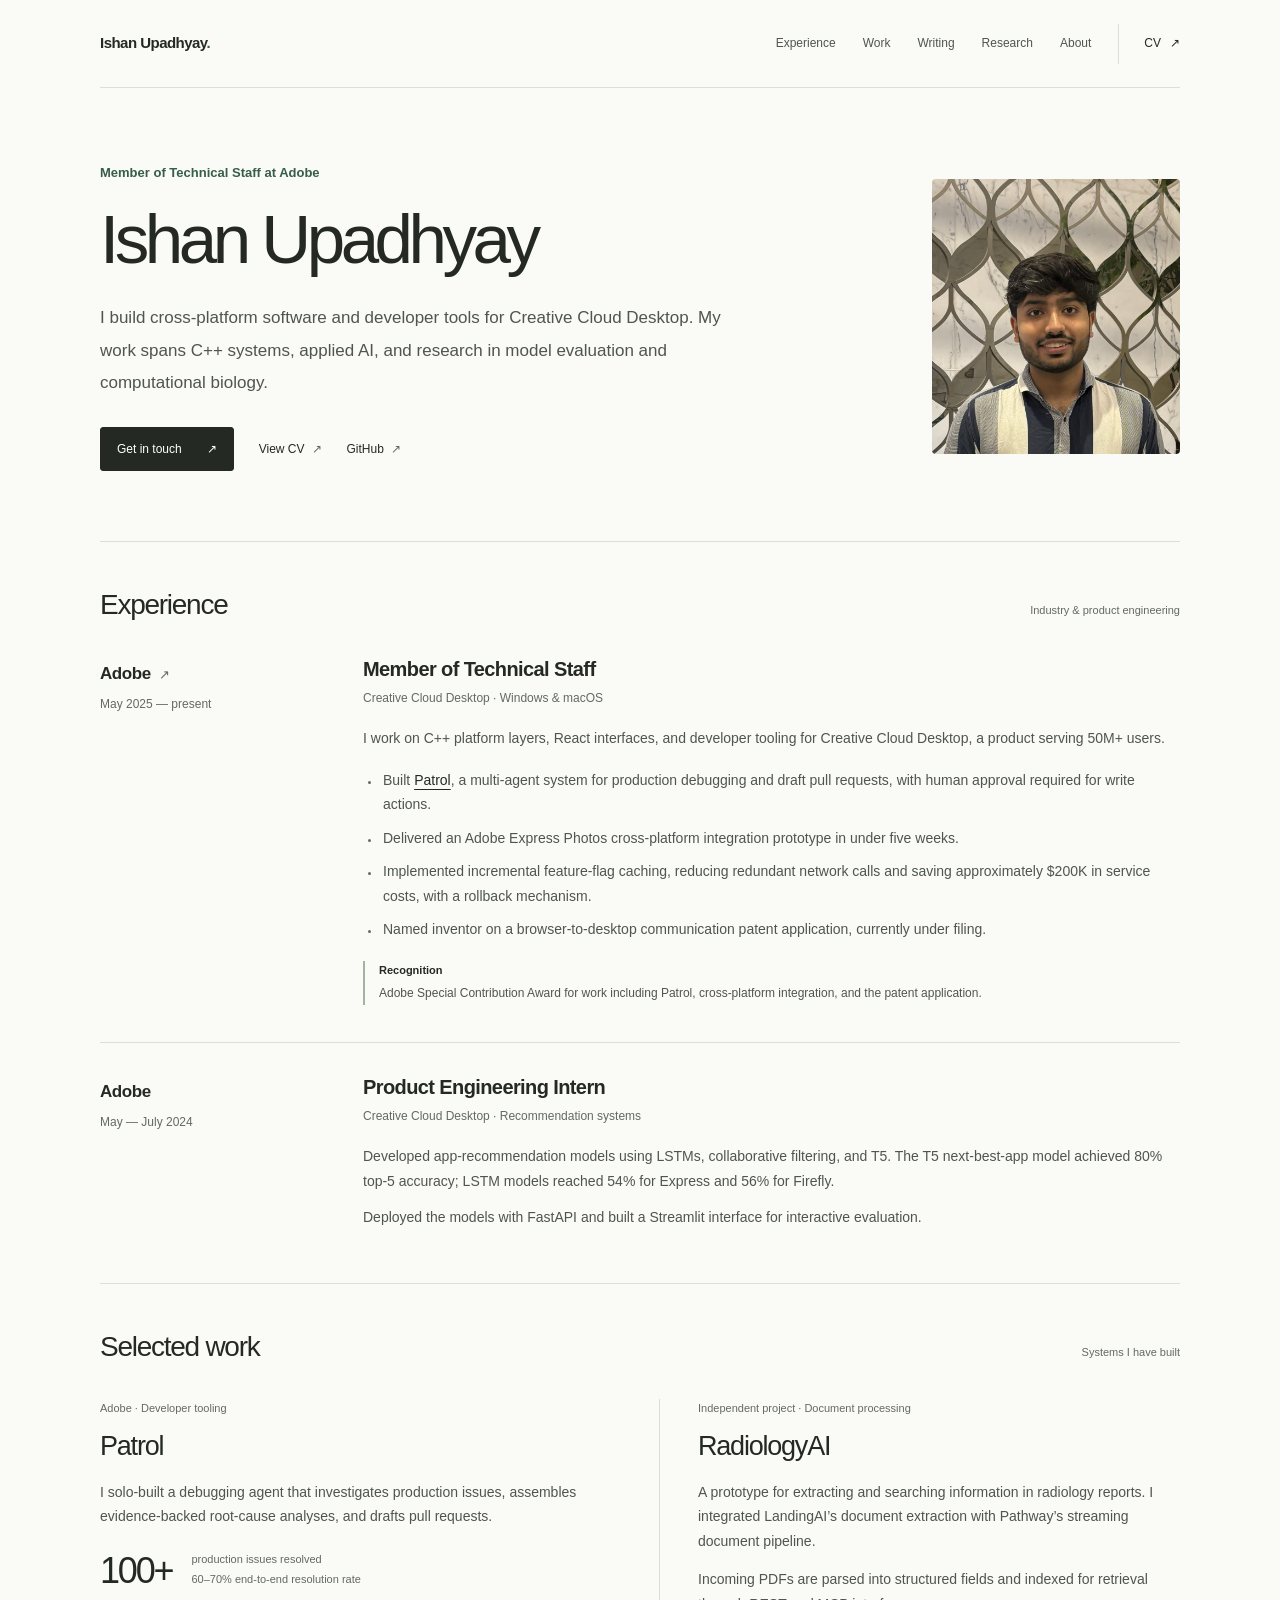
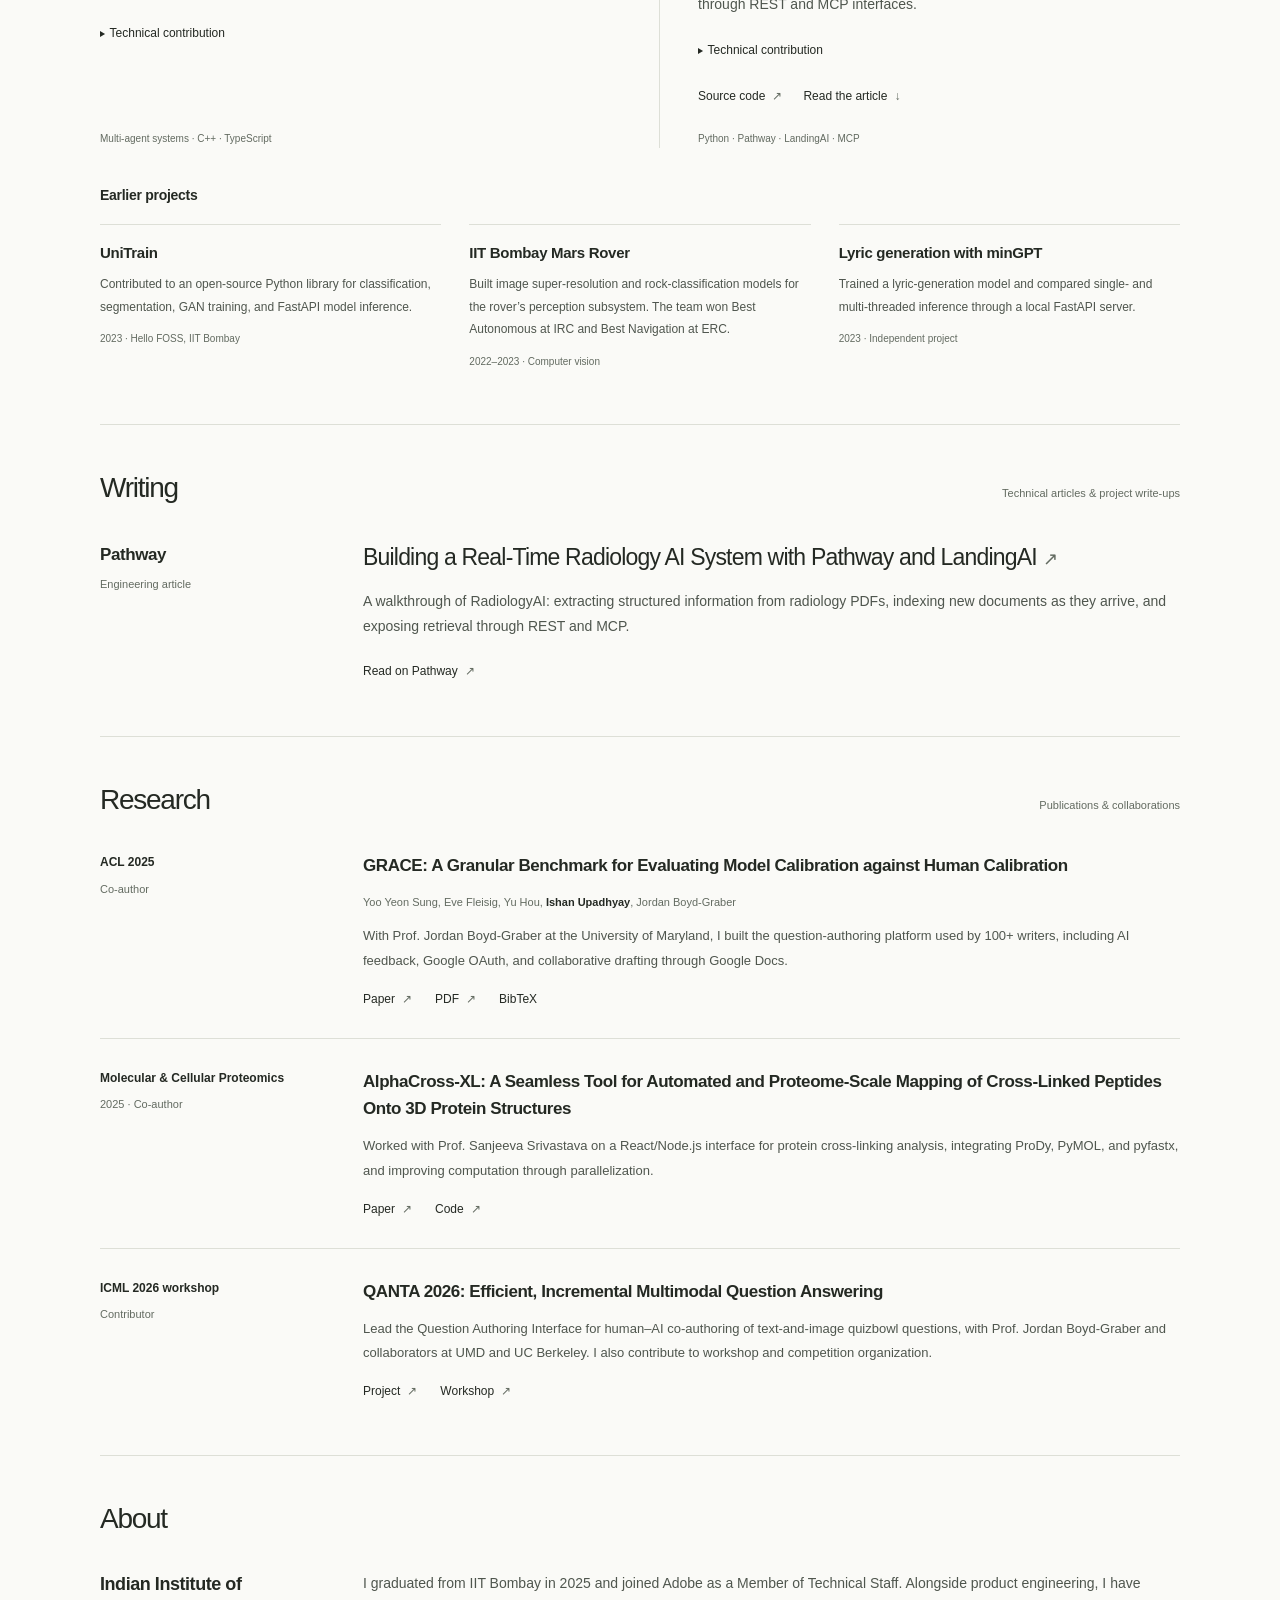
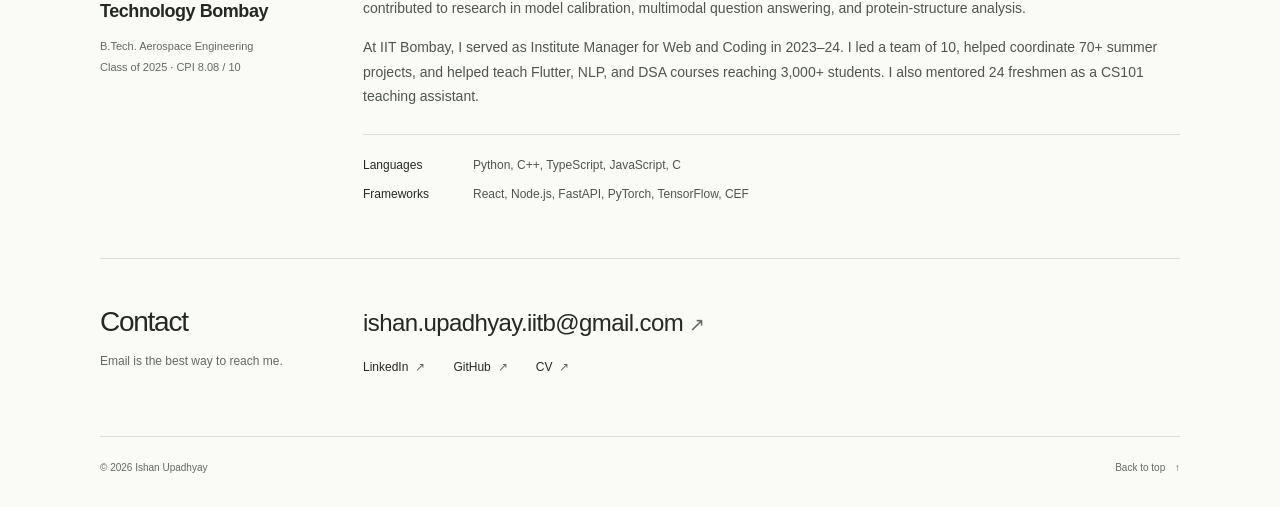
==== index.html @ cfcd53a0 "Publish professional portfolio with personal portrait Co-authored-by: Copilot App <223556219+Copilot" ====
<!doctype html>
<html lang="en">
  <head>
    <meta charset="UTF-8">
    <meta name="viewport" content="width=device-width, initial-scale=1">
    <meta name="color-scheme" content="light">
    <meta name="theme-color" content="#fafaf7">
    <meta name="description" content="Ishan Upadhyay, Member of Technical Staff at Adobe and IIT Bombay graduate. Experience in cross-platform engineering, developer tools, applied AI, and research.">
    <meta property="og:type" content="website">
    <meta property="og:title" content="Ishan Upadhyay — Software Engineer">
    <meta property="og:description" content="Engineering at Adobe. Research in AI evaluation and scientific computing. Selected work, publications, and writing.">
    <meta property="og:url" content="https://ishan121028.github.io/">
    <meta property="og:image" content="https://ishan121028.github.io/assets/ishan-upadhyay.jpg">
    <meta property="og:image:alt" content="Ishan Upadhyay">
    <meta property="og:image:width" content="903">
    <meta property="og:image:height" content="1000">
    <meta name="twitter:card" content="summary">
    <title>Ishan Upadhyay — Software Engineer</title>
    <link rel="canonical" href="https://ishan121028.github.io/">
    <link rel="icon" href="./assets/favicon.svg" type="image/svg+xml">
    <link rel="stylesheet" href="./styles.css">
    <script type="module" src="./app.js"></script>
  </head>
  <body>
    <a class="skip-link" href="#main-content">Skip to content</a>

    <header class="site-header">
      <div class="container header-inner">
        <a class="wordmark" href="#top" aria-label="Ishan Upadhyay, home">Ishan Upadhyay<span aria-hidden="true">.</span></a>
        <button class="menu-toggle" id="menu-toggle" aria-expanded="false" aria-controls="site-nav">Menu <span aria-hidden="true">+</span></button>
        <nav class="site-nav" id="site-nav" aria-label="Main navigation">
          <a href="#experience">Experience</a>
          <a href="#work">Work</a>
          <a href="#writing">Writing</a>
          <a href="#research">Research</a>
          <a href="#about">About</a>
          <a class="nav-cv" href="./cv.html" target="_blank" rel="noopener noreferrer">CV <span aria-hidden="true">↗</span></a>
        </nav>
      </div>
    </header>

    <main class="container" id="main-content" tabindex="-1">
      <section class="hero" id="top" aria-labelledby="name">
        <div class="hero-main">
          <p class="hero-role">Member of Technical Staff at Adobe</p>
          <h1 id="name">Ishan Upadhyay</h1>
          <p class="hero-description">I build cross-platform software and developer tools for Creative Cloud Desktop. My work spans C++ systems, applied AI, and research in model evaluation and computational biology.</p>
          <div class="hero-links">
            <a class="button" href="mailto:ishan.upadhyay.iitb@gmail.com">Get in touch <span aria-hidden="true">↗</span></a>
            <a class="inline-link" href="./cv.html" target="_blank" rel="noopener noreferrer">View CV <span aria-hidden="true">↗</span></a>
            <a class="inline-link" href="https://github.com/ishan121028" target="_blank" rel="noopener noreferrer">GitHub <span aria-hidden="true">↗</span></a>
          </div>
        </div>
        <figure class="hero-portrait">
          <img src="./assets/ishan-upadhyay.jpg" alt="Ishan Upadhyay" width="903" height="1000" fetchpriority="high" decoding="async">
        </figure>
      </section>

      <section class="section" id="experience" aria-labelledby="experience-heading">
        <div class="section-heading"><h2 id="experience-heading">Experience</h2><span class="section-note">Industry &amp; product engineering</span></div>
        <article class="experience-entry">
          <div class="entry-meta"><a class="organization" href="https://www.adobe.com/" target="_blank" rel="noopener noreferrer">Adobe <span aria-hidden="true">↗</span></a><p>May 2025 — present</p></div>
          <div class="entry-body">
            <h3>Member of Technical Staff</h3>
            <p class="entry-context">Creative Cloud Desktop · Windows &amp; macOS</p>
            <p>I work on C++ platform layers, React interfaces, and developer tooling for Creative Cloud Desktop, a product serving 50M+ users.</p>
            <ul class="experience-points">
              <li>Built <a href="#patrol">Patrol</a>, a multi-agent system for production debugging and draft pull requests, with human approval required for write actions.</li>
              <li>Delivered an Adobe Express Photos cross-platform integration prototype in under five weeks.</li>
              <li>Implemented incremental feature-flag caching, reducing redundant network calls and saving approximately $200K in service costs, with a rollback mechanism.</li>
              <li>Named inventor on a browser-to-desktop communication patent application, currently under filing.</li>
            </ul>
            <p class="recognition"><strong>Recognition</strong> Adobe Special Contribution Award for work including Patrol, cross-platform integration, and the patent application.</p>
          </div>
        </article>
        <article class="experience-entry">
          <div class="entry-meta"><span class="organization">Adobe</span><p>May — July 2024</p></div>
          <div class="entry-body">
            <h3>Product Engineering Intern</h3>
            <p class="entry-context">Creative Cloud Desktop · Recommendation systems</p>
            <p>Developed app-recommendation models using LSTMs, collaborative filtering, and T5. The T5 next-best-app model achieved 80% top-5 accuracy; LSTM models reached 54% for Express and 56% for Firefly.</p>
            <p>Deployed the models with FastAPI and built a Streamlit interface for interactive evaluation.</p>
          </div>
        </article>
      </section>

      <section class="section" id="work" aria-labelledby="work-heading">
        <div class="section-heading"><h2 id="work-heading">Selected work</h2><span class="section-note">Systems I have built</span></div>
        <div class="featured-work">
          <article class="work-entry" id="patrol">
            <p class="work-context">Adobe · Developer tooling</p>
            <h3>Patrol</h3>
            <p>I solo-built a debugging agent that investigates production issues, assembles evidence-backed root-cause analyses, and drafts pull requests.</p>
            <div class="work-result"><strong>100+</strong><span>production issues resolved<br>60–70% end-to-end resolution rate</span></div>
            <details>
              <summary>Technical contribution</summary>
              <ul><li>Designed a supervisor that coordinates parallel specialist agents.</li><li>Kept write actions behind human approval rather than giving the system unrestricted access.</li><li>Added a memory write-guard to validate corrections before persisting them.</li></ul>
            </details>
            <p class="technology-line">Multi-agent systems · C++ · TypeScript</p>
          </article>
          <article class="work-entry" id="radiology">
            <p class="work-context">Independent project · Document processing</p>
            <h3>RadiologyAI</h3>
            <p>A prototype for extracting and searching information in radiology reports. I integrated LandingAI’s document extraction with Pathway’s streaming document pipeline.</p>
            <p>Incoming PDFs are parsed into structured fields and indexed for retrieval through REST and MCP interfaces.</p>
            <details>
              <summary>Technical contribution</summary>
              <ul><li>Implemented a custom Pathway parser for LandingAI’s Agentic Document Extraction API.</li><li>Defined a schema for study types, findings, impressions, and other report metadata.</li><li>Exposed document retrieval and patient-ID search through the application’s interfaces.</li></ul>
            </details>
            <div class="work-links"><a class="inline-link" href="https://github.com/ishan121028/RadiologyAI" target="_blank" rel="noopener noreferrer">Source code <span aria-hidden="true">↗</span></a><a class="inline-link" href="#writing">Read the article <span aria-hidden="true">↓</span></a></div>
            <p class="technology-line">Python · Pathway · LandingAI · MCP</p>
          </article>
        </div>
        <h3 class="subsection-heading">Earlier projects</h3>
        <div class="earlier-projects">
          <article id="unitrain"><h4>UniTrain</h4><p>Contributed to an open-source Python library for classification, segmentation, GAN training, and FastAPI model inference.</p><span>2023 · Hello FOSS, IIT Bombay</span></article>
          <article id="rover"><h4>IIT Bombay Mars Rover</h4><p>Built image super-resolution and rock-classification models for the rover’s perception subsystem. The team won Best Autonomous at IRC and Best Navigation at ERC.</p><span>2022–2023 · Computer vision</span></article>
          <article id="lyrics"><h4>Lyric generation with minGPT</h4><p>Trained a lyric-generation model and compared single- and multi-threaded inference through a local FastAPI server.</p><span>2023 · Independent project</span></article>
        </div>
      </section>

      <section class="section" id="writing" aria-labelledby="writing-heading">
        <div class="section-heading"><h2 id="writing-heading">Writing</h2><span class="section-note">Technical articles &amp; project write-ups</span></div>
        <article class="writing-entry">
          <div class="writing-publisher"><span class="publisher-name">Pathway</span><span>Engineering article</span></div>
          <div class="writing-body">
            <h3><a href="https://pathway.com/framework/blog/landing-ai" target="_blank" rel="noopener noreferrer">Building a Real-Time Radiology AI System with Pathway and LandingAI <span aria-hidden="true">↗</span></a></h3>
            <p>A walkthrough of RadiologyAI: extracting structured information from radiology PDFs, indexing new documents as they arrive, and exposing retrieval through REST and MCP.</p>
            <a class="inline-link" href="https://pathway.com/framework/blog/landing-ai" target="_blank" rel="noopener noreferrer">Read on Pathway <span aria-hidden="true">↗</span></a>
          </div>
        </article>
      </section>

      <section class="section" id="research" aria-labelledby="research-heading">
        <div class="section-heading"><h2 id="research-heading">Research</h2><span class="section-note">Publications &amp; collaborations</span></div>
        <article class="publication-entry" id="grace">
          <div class="publication-meta"><span class="publication-venue">ACL 2025</span><span>Co-author</span></div>
          <div class="publication-body">
            <h3>GRACE: A Granular Benchmark for Evaluating Model Calibration against Human Calibration</h3>
            <p class="publication-authors">Yoo Yeon Sung, Eve Fleisig, Yu Hou, <strong>Ishan Upadhyay</strong>, Jordan Boyd-Graber</p>
            <p>With Prof. Jordan Boyd-Graber at the University of Maryland, I built the question-authoring platform used by 100+ writers, including AI feedback, Google OAuth, and collaborative drafting through Google Docs.</p>
            <div class="publication-links"><a class="inline-link" href="https://aclanthology.org/2025.acl-long.962/" target="_blank" rel="noopener noreferrer">Paper <span aria-hidden="true">↗</span></a><a class="inline-link" href="https://aclanthology.org/2025.acl-long.962.pdf" target="_blank" rel="noopener noreferrer">PDF <span aria-hidden="true">↗</span></a><button class="citation-button" id="citation-toggle" aria-expanded="false" aria-controls="grace-citation" hidden>BibTeX</button></div>
            <div class="citation" id="grace-citation" hidden><pre>@inproceedings{sung-etal-2025-grace,
  title = {{GRACE}: A Granular Benchmark for Evaluating Model Calibration against Human Calibration},
  author = {Sung, Yoo Yeon and Fleisig, Eve and Hou, Yu and Upadhyay, Ishan and Boyd-Graber, Jordan},
  booktitle = {Proceedings of the 63rd Annual Meeting of the Association for Computational Linguistics (Volume 1: Long Papers)},
  year = {2025},
  pages = {19586--19587},
  doi = {10.18653/v1/2025.acl-long.962},
  url = {https://aclanthology.org/2025.acl-long.962/}
}</pre></div>
          </div>
        </article>
        <article class="publication-entry" id="alphacross">
          <div class="publication-meta"><span class="publication-venue">Molecular &amp; Cellular Proteomics</span><span>2025 · Co-author</span></div>
          <div class="publication-body">
            <h3>AlphaCross-XL: A Seamless Tool for Automated and Proteome-Scale Mapping of Cross-Linked Peptides Onto 3D Protein Structures</h3>
            <p>Worked with Prof. Sanjeeva Srivastava on a React/Node.js interface for protein cross-linking analysis, integrating ProDy, PyMOL, and pyfastx, and improving computation through parallelization.</p>
            <div class="publication-links"><a class="inline-link" href="https://doi.org/10.1016/j.mcpro.2025.101057" target="_blank" rel="noopener noreferrer">Paper <span aria-hidden="true">↗</span></a><a class="inline-link" href="https://github.com/sanjyotshenoy/alphacross-xl" target="_blank" rel="noopener noreferrer">Code <span aria-hidden="true">↗</span></a></div>
          </div>
        </article>
        <article class="publication-entry" id="qanta">
          <div class="publication-meta"><span class="publication-venue">ICML 2026 workshop</span><span>Contributor</span></div>
          <div class="publication-body">
            <h3>QANTA 2026: Efficient, Incremental Multimodal Question Answering</h3>
            <p>Lead the Question Authoring Interface for human–AI co-authoring of text-and-image quizbowl questions, with Prof. Jordan Boyd-Graber and collaborators at UMD and UC Berkeley. I also contribute to workshop and competition organization.</p>
            <div class="publication-links"><a class="inline-link" href="https://qanta-org.github.io/competition/2026/" target="_blank" rel="noopener noreferrer">Project <span aria-hidden="true">↗</span></a><a class="inline-link" href="https://icml.cc/virtual/2026/workshop/54061" target="_blank" rel="noopener noreferrer">Workshop <span aria-hidden="true">↗</span></a></div>
          </div>
        </article>
      </section>

      <section class="section" id="about" aria-labelledby="about-heading">
        <div class="section-heading"><h2 id="about-heading">About</h2></div>
        <div class="about-layout">
          <div class="education">
            <h3>Indian Institute of<br>Technology Bombay</h3>
            <p>B.Tech. Aerospace Engineering<br>Class of 2025 · CPI 8.08 / 10</p>
          </div>
          <div class="about-body">
            <p>I graduated from IIT Bombay in 2025 and joined Adobe as a Member of Technical Staff. Alongside product engineering, I have contributed to research in model calibration, multimodal question answering, and protein-structure analysis.</p>
            <p>At IIT Bombay, I served as Institute Manager for Web and Coding in 2023–24. I led a team of 10, helped coordinate 70+ summer projects, and helped teach Flutter, NLP, and DSA courses reaching 3,000+ students. I also mentored 24 freshmen as a CS101 teaching assistant.</p>
            <dl class="skills"><div><dt>Languages</dt><dd>Python, C++, TypeScript, JavaScript, C</dd></div><div><dt>Frameworks</dt><dd>React, Node.js, FastAPI, PyTorch, TensorFlow, CEF</dd></div></dl>
          </div>
        </div>
      </section>

      <section class="section contact-section" id="contact" aria-labelledby="contact-heading">
        <div><h2 id="contact-heading">Contact</h2><p>Email is the best way to reach me.</p></div>
        <div class="contact-details"><a class="email-link" href="mailto:ishan.upadhyay.iitb@gmail.com">ishan.upadhyay.iitb@gmail.com <span aria-hidden="true">↗</span></a><div><a class="inline-link" href="https://www.linkedin.com/in/ishan-upadhyay" target="_blank" rel="noopener noreferrer">LinkedIn <span aria-hidden="true">↗</span></a><a class="inline-link" href="https://github.com/ishan121028" target="_blank" rel="noopener noreferrer">GitHub <span aria-hidden="true">↗</span></a><a class="inline-link" href="./cv.html" target="_blank" rel="noopener noreferrer">CV <span aria-hidden="true">↗</span></a></div></div>
      </section>
    </main>

    <footer class="container site-footer"><span>© <span id="copyright-year">2026</span> Ishan Upadhyay</span><a href="#top">Back to top <span aria-hidden="true">↑</span></a></footer>
  </body>
</html>
---- styles.css ----
:root {
  color-scheme: light;
  --paper: #fafaf7;
  --ink: #242923;
  --body: #4f564e;
  --muted: #636b61;
  --line: #dddfd7;
  --accent: #365e48;
  font-family: -apple-system, BlinkMacSystemFont, "Segoe UI", "Helvetica Neue", Arial, sans-serif;
  font-synthesis: none;
  text-rendering: optimizeLegibility;
  -webkit-font-smoothing: antialiased;
}

*, *::before, *::after { box-sizing: border-box; }
html { scroll-behavior: smooth; }
body { margin: 0; color: var(--ink); background: var(--paper); font-size: 15px; line-height: 1.75; }
h1, h2, h3, h4, p { margin: 0; }
h1, h2, h3, h4 { line-height: 1.25; }
a { color: inherit; text-decoration-thickness: 1px; text-underline-offset: 4px; }
a:hover { color: var(--accent); }
button { font: inherit; cursor: pointer; color: inherit; }
button, a { -webkit-tap-highlight-color: transparent; }
button:focus-visible, a:focus-visible, summary:focus-visible { outline: 2px solid var(--accent); outline-offset: 5px; }
[hidden] { display: none !important; }
::selection { background: #dce6da; }
.container { width: min(1080px, calc(100% - 112px)); margin-inline: auto; }
.skip-link { position: fixed; z-index: 20; top: 8px; left: 8px; padding: 10px 18px; background: var(--ink); color: white; transform: translateY(-150%); }
.skip-link:focus { transform: translateY(0); color: white; }
#main-content { outline: 0; }
[id] { scroll-margin-top: 108px; }
.site-header { position: sticky; top: 0; z-index: 10; background: var(--paper); }
.header-inner { display: flex; align-items: center; justify-content: space-between; gap: 24px; min-height: 88px; border-bottom: 1px solid var(--line); }
.wordmark { font-size: 15px; letter-spacing: -.035em; font-weight: 650; text-decoration: none; white-space: nowrap; }
.wordmark > span { color: var(--accent); }
.site-nav { display: flex; align-items: center; gap: 27px; }
.site-nav a { display: inline-flex; align-items: center; min-height: 40px; color: var(--body); font-size: 12px; text-decoration: none; position: relative; }
.site-nav a:hover, .site-nav a[aria-current] { color: var(--ink); }
.site-nav a[aria-current]::after { content: ""; position: absolute; height: 1px; background: var(--ink); bottom: 5px; left: 0; right: 0; }
.site-nav .nav-cv { gap: 9px; border-left: 1px solid var(--line); padding-left: 25px; color: var(--ink); }
.menu-toggle { display: none; }

.hero { display: grid; grid-template-columns: minmax(0, 1fr) 248px; gap: 72px; align-items: center; padding: 74px 0 70px; }
.hero-role { color: var(--accent); font-size: 13px; font-weight: 550; }
.hero h1 { font-size: clamp(46px, 5.4vw, 74px); line-height: 1.15; font-weight: 500; letter-spacing: -.065em; margin-top: 15px; }
.hero-description { font-size: 17px; line-height: 1.9; max-width: 650px; color: var(--body); margin-top: 23px; }
.hero-links { display: flex; align-items: center; flex-wrap: wrap; gap: 25px; margin-top: 28px; }
.button { display: inline-flex; align-items: center; justify-content: center; gap: 25px; background: var(--ink); border: 1px solid var(--ink); color: white; text-decoration: none; padding: 10px 16px; min-height: 44px; font-size: 12px; border-radius: 3px; }
.button:hover { color: white; background: var(--accent); border-color: var(--accent); }
.inline-link { display: inline-flex; align-items: center; gap: 7px; color: var(--ink); font-size: 12px; font-weight: 500; text-decoration: none; }
.inline-link:hover { text-decoration: underline; }
.inline-link > span { color: var(--muted); font-weight: 400; }
.hero-portrait { margin: 0; width: 100%; }
.hero-portrait img { display: block; width: 100%; height: auto; border-radius: 4px; }

.section { border-top: 1px solid var(--line); padding: 45px 0 53px; }
.section-heading { display: flex; justify-content: space-between; align-items: baseline; gap: 20px; margin-bottom: 35px; }
h2 { font-size: 28px; font-weight: 500; letter-spacing: -.045em; }
.section-note { color: var(--muted); font-size: 11px; }
.experience-entry { display: grid; grid-template-columns: 215px minmax(0, 1fr); gap: 48px; }
.experience-entry + .experience-entry { margin-top: 37px; padding-top: 32px; border-top: 1px solid var(--line); }
.entry-meta { padding-top: 2px; }
.organization { font-size: 17px; font-weight: 550; letter-spacing: -.025em; text-decoration: none; }
.organization > span { color: var(--muted); font-size: 13px; padding-left: 4px; }
.entry-meta p { color: var(--muted); font-size: 12px; margin-top: 5px; }
.entry-body h3 { font-size: 20px; font-weight: 550; letter-spacing: -.03em; }
.entry-context { color: var(--muted); font-size: 12px; margin-top: 6px; margin-bottom: 17px; }
.entry-body > p:not(.entry-context) { color: var(--body); font-size: 14px; }
.entry-body > p + p:not(.recognition) { margin-top: 12px; }
.experience-points { padding-left: 17px; margin: 17px 0 19px; color: var(--body); font-size: 14px; }
.experience-points li { padding-left: 3px; margin-bottom: 9px; }
.experience-points li::marker { color: var(--muted); font-size: 9px; }
.experience-points a { color: var(--ink); }
.entry-body .recognition { border-left: 2px solid #a2b3a0; padding-left: 14px; font-size: 12px !important; line-height: 1.8; }
.recognition strong { color: var(--ink); font-size: 11px; font-weight: 600; display: block; margin-bottom: 3px; }

.featured-work { display: grid; grid-template-columns: repeat(2, minmax(0, 1fr)); gap: 38px; }
.work-entry { display: flex; flex-direction: column; min-width: 0; }
.work-entry + .work-entry { border-left: 1px solid var(--line); padding-left: 38px; }
.work-context { color: var(--muted); font-size: 11px; margin-bottom: 12px; }
.work-entry h3 { font-size: 27px; font-weight: 500; letter-spacing: -.045em; margin-bottom: 16px; }
.work-entry > p:not(.work-context, .technology-line) { font-size: 14px; color: var(--body); }
.work-entry > p + p:not(.technology-line) { margin-top: 14px; }
.work-result { display: flex; align-items: center; gap: 19px; margin: 20px 0 7px; }
.work-result > strong { font-size: 36px; font-weight: 500; letter-spacing: -.06em; line-height: 1.2; }
.work-result > span { color: var(--muted); font-size: 11px; line-height: 1.8; }
details { margin-top: 20px; color: var(--body); font-size: 13px; }
summary { cursor: pointer; color: var(--ink); font-size: 12px; width: fit-content; padding-block: 4px; }
summary::marker { font-size: 9px; }
details ul { margin: 12px 0 0; padding-left: 17px; font-size: 13px; }
details li { padding-left: 2px; margin-bottom: 9px; }
.work-links { display: flex; flex-wrap: wrap; align-items: center; gap: 21px; padding-top: 21px; }
.technology-line { color: var(--muted); font-size: 10px; padding-top: 23px; margin-top: auto; }
.subsection-heading { font-size: 14px; font-weight: 550; letter-spacing: -.02em; margin: 39px 0 20px; }
.earlier-projects { display: grid; grid-template-columns: repeat(3, minmax(0, 1fr)); gap: 28px; }
.earlier-projects article { border-top: 1px solid var(--line); padding-top: 19px; }
.earlier-projects h4 { font-size: 15px; font-weight: 550; letter-spacing: -.02em; }
.earlier-projects p { font-size: 12px; color: var(--body); line-height: 1.9; margin-top: 10px; }
.earlier-projects article > span { color: var(--muted); display: block; font-size: 10px; margin-top: 12px; }

.writing-entry { display: grid; grid-template-columns: 215px minmax(0, 1fr); gap: 48px; }
.writing-publisher { display: flex; flex-direction: column; gap: 6px; }
.publisher-name { font-size: 17px; font-weight: 550; letter-spacing: -.025em; }
.writing-publisher > span:last-child { font-size: 11px; color: var(--muted); }
.writing-body h3 { font-size: 23px; font-weight: 500; line-height: 1.5; letter-spacing: -.035em; }
.writing-body h3 a { text-decoration: none; }
.writing-body h3 a:hover { text-decoration: underline; }
.writing-body h3 span { color: var(--muted); font-size: 18px; white-space: nowrap; }
.writing-body p { color: var(--body); font-size: 14px; margin: 15px 0 19px; }

.publication-entry { display: grid; grid-template-columns: 215px minmax(0, 1fr); gap: 48px; }
.publication-entry + .publication-entry { margin-top: 28px; padding-top: 29px; border-top: 1px solid var(--line); }
.publication-meta { display: flex; flex-direction: column; gap: 7px; align-items: flex-start; }
.publication-venue { font-size: 12px; line-height: 1.7; font-weight: 550; }
.publication-meta > span:last-child { color: var(--muted); font-size: 11px; }
.publication-body h3 { font-size: 17px; line-height: 1.6; font-weight: 550; letter-spacing: -.025em; }
.publication-body p { color: var(--body); font-size: 13px; margin-top: 12px; line-height: 1.9; }
.publication-body .publication-authors { color: var(--muted); font-size: 11px; }
.publication-authors strong { color: var(--ink); font-weight: 550; }
.publication-links { display: flex; flex-wrap: wrap; gap: 23px; align-items: center; margin-top: 15px; }
.citation-button { padding: 0; border: 0; background: transparent; font-size: 12px; font-weight: 500; line-height: 1.75; }
.citation-button:hover { color: var(--accent); text-decoration: underline; text-underline-offset: 4px; }
.citation { background: #efefea; border: 1px solid var(--line); padding: 17px; margin-top: 16px; }
.citation pre { font-family: ui-monospace, SFMono-Regular, Consolas, monospace; font-size: 10px; line-height: 1.8; white-space: pre-wrap; overflow-wrap: anywhere; margin: 0; }

.about-layout { display: grid; grid-template-columns: 215px minmax(0, 1fr); gap: 48px; }
.education h3 { font-size: 18px; line-height: 1.5; font-weight: 550; letter-spacing: -.025em; }
.education p { font-size: 11px; color: var(--muted); margin-top: 11px; line-height: 1.9; }
.about-body p { color: var(--body); font-size: 14px; }
.about-body p + p { margin-top: 15px; }
.skills { margin: 25px 0 0; padding-top: 20px; border-top: 1px solid var(--line); font-size: 12px; }
.skills > div { display: grid; grid-template-columns: 95px minmax(0, 1fr); gap: 15px; }
.skills > div + div { margin-top: 8px; }
.skills dt { color: var(--ink); font-weight: 500; }
.skills dd { color: var(--body); margin: 0; }
.contact-section { display: grid; grid-template-columns: 215px minmax(0, 1fr); gap: 48px; padding-bottom: 58px; }
.contact-section p { font-size: 12px; color: var(--muted); margin-top: 12px; }
.email-link { font-size: clamp(16px, 2vw, 24px); line-height: 1.6; letter-spacing: -.025em; text-decoration: none; overflow-wrap: anywhere; }
.email-link:hover { text-decoration: underline; }
.email-link > span { color: var(--muted); font-size: 19px; }
.contact-details > div { display: flex; gap: 28px; margin-top: 15px; }
.site-footer { border-top: 1px solid var(--line); display: flex; justify-content: space-between; gap: 20px; padding: 22px 0 30px; color: var(--muted); font-size: 10px; }
.site-footer a { text-decoration: none; }
.site-footer a > span { margin-left: 7px; }

@media (min-width: 1600px) {
  .hero { padding-block: 91px; }
}
@media (max-width: 1000px) {
  .container { width: calc(100% - 72px); }
  .site-nav { gap: 20px; }
  .site-nav .nav-cv { padding-left: 19px; }
  .hero { grid-template-columns: minmax(0, 1fr) 190px; gap: 40px; padding-block: 63px; }
  .hero h1 { font-size: 57px; }
  .hero-description { font-size: 15px; }
  .experience-entry, .writing-entry, .publication-entry, .about-layout, .contact-section { grid-template-columns: 165px minmax(0, 1fr); gap: 33px; }
  .featured-work { gap: 27px; }
  .work-entry + .work-entry { padding-left: 27px; }
  .wordmark { font-size: 13px; }
  .site-nav a { font-size: 11px; }
}
@media (max-width: 700px) {
  html:not(.js) .site-header { position: static; }
  [id] { scroll-margin-top: 85px; }
  .container { width: calc(100% - 44px); }
  .header-inner { min-height: 74px; flex-wrap: wrap; column-gap: 15px; row-gap: 0; }
  .wordmark { font-size: 14px; }
  .js .menu-toggle { display: flex; align-items: center; gap: 12px; min-height: 44px; border: 0; padding: 8px 0 8px 12px; background: transparent; font-size: 12px; }
  .menu-toggle > span { font-size: 21px; line-height: 1; font-weight: 300; }
  .site-nav { width: 100%; flex-wrap: wrap; justify-content: flex-start; gap: 6px 24px; padding: 5px 0 17px; }
  .js .site-nav:not(.is-open) { display: none; }
  .site-nav a { font-size: 12px; min-height: 34px; }
  .site-nav .nav-cv { border-left: 0; padding-left: 0; }
  .hero { grid-template-columns: minmax(0, 1fr); gap: 26px; padding: 35px 0 38px; }
  .hero-role { font-size: 12px; }
  .hero h1 { font-size: clamp(38px, 9.2vw, 60px); margin-top: 15px; letter-spacing: -.055em; }
  .hero-description { font-size: 15px; line-height: 1.9; margin-top: 18px; }
  .hero-links { gap: 21px; margin-top: 23px; }
  .button { font-size: 11px; gap: 18px; padding-inline: 14px; }
  .hero-links .inline-link { font-size: 11px; }
  .hero-portrait { grid-row: 1; width: 126px; }
  .section { padding: 30px 0 34px; }
  .section-heading { align-items: flex-start; gap: 10px; margin-bottom: 26px; }
  h2 { font-size: 25px; }
  .section-note { font-size: 9px; padding-top: 7px; text-align: right; max-width: 145px; }
  .experience-entry, .writing-entry, .publication-entry, .about-layout, .contact-section { grid-template-columns: minmax(0, 1fr); gap: 17px; }
  .entry-meta { display: flex; align-items: baseline; gap: 15px; justify-content: space-between; padding: 0; }
  .organization { font-size: 15px; }
  .entry-meta p { font-size: 10px; margin: 0; }
  .entry-body h3 { font-size: 18px; }
  .entry-context { font-size: 11px; margin-bottom: 14px; }
  .entry-body > p:not(.entry-context), .experience-points { font-size: 13px; }
  .experience-points li { margin-bottom: 11px; }
  .entry-body .recognition { font-size: 11px !important; }
  .experience-entry + .experience-entry { margin-top: 27px; padding-top: 24px; }
  .featured-work { grid-template-columns: minmax(0, 1fr); gap: 30px; }
  .work-entry + .work-entry { border-left: 0; padding-left: 0; border-top: 1px solid var(--line); padding-top: 27px; }
  .work-entry h3 { font-size: 25px; }
  .work-entry > p:not(.work-context, .technology-line) { font-size: 13px; }
  .work-context { font-size: 10px; }
  .technology-line { padding-top: 18px; }
  .earlier-projects { grid-template-columns: minmax(0, 1fr); gap: 24px; }
  .earlier-projects h4 { font-size: 15px; }
  .earlier-projects p { font-size: 13px; }
  .earlier-projects article > span { margin-top: 9px; }
  .subsection-heading { margin-top: 30px; }
  .writing-publisher { flex-direction: row; align-items: baseline; justify-content: space-between; gap: 10px; }
  .publisher-name { font-size: 15px; }
  .writing-publisher > span:last-child { font-size: 10px; }
  .writing-body h3 { font-size: 21px; }
  .writing-body p { font-size: 13px; }
  .publication-meta { flex-direction: row; align-items: baseline; justify-content: space-between; gap: 14px; }
  .publication-venue { font-size: 11px; }
  .publication-meta > span:last-child { font-size: 10px; white-space: nowrap; }
  .publication-body h3 { font-size: 16px; }
  .publication-body p { font-size: 12px; }
  .publication-body .publication-authors { font-size: 10px; }
  .publication-entry + .publication-entry { margin-top: 25px; padding-top: 25px; }
  .education h3 { font-size: 18px; }
  .education p { font-size: 11px; }
  .about-body p { font-size: 13px; }
  .skills { font-size: 11px; }
  .skills > div { grid-template-columns: 79px minmax(0, 1fr); gap: 12px; }
  .contact-section { gap: 22px; padding-bottom: 36px; }
  .contact-section p { font-size: 11px; margin-top: 8px; }
  .email-link { font-size: clamp(14px, 4.05vw, 21px); }
  .email-link > span { font-size: 15px; }
  .site-footer { font-size: 9px; padding-top: 19px; }
}
@media (prefers-reduced-motion: reduce) {
  html { scroll-behavior: auto; }
}
@media print {
  .site-header, .site-footer, .hero-links, .contact-section { display: none; }
  .container { width: 100%; }
  body { background: white; font-size: 10pt; }
  .hero { padding-top: 0; padding-bottom: 25px; }
  .section { padding-block: 25px; }
  .experience-entry, .publication-entry, .work-entry, .writing-entry { break-inside: avoid; }
}
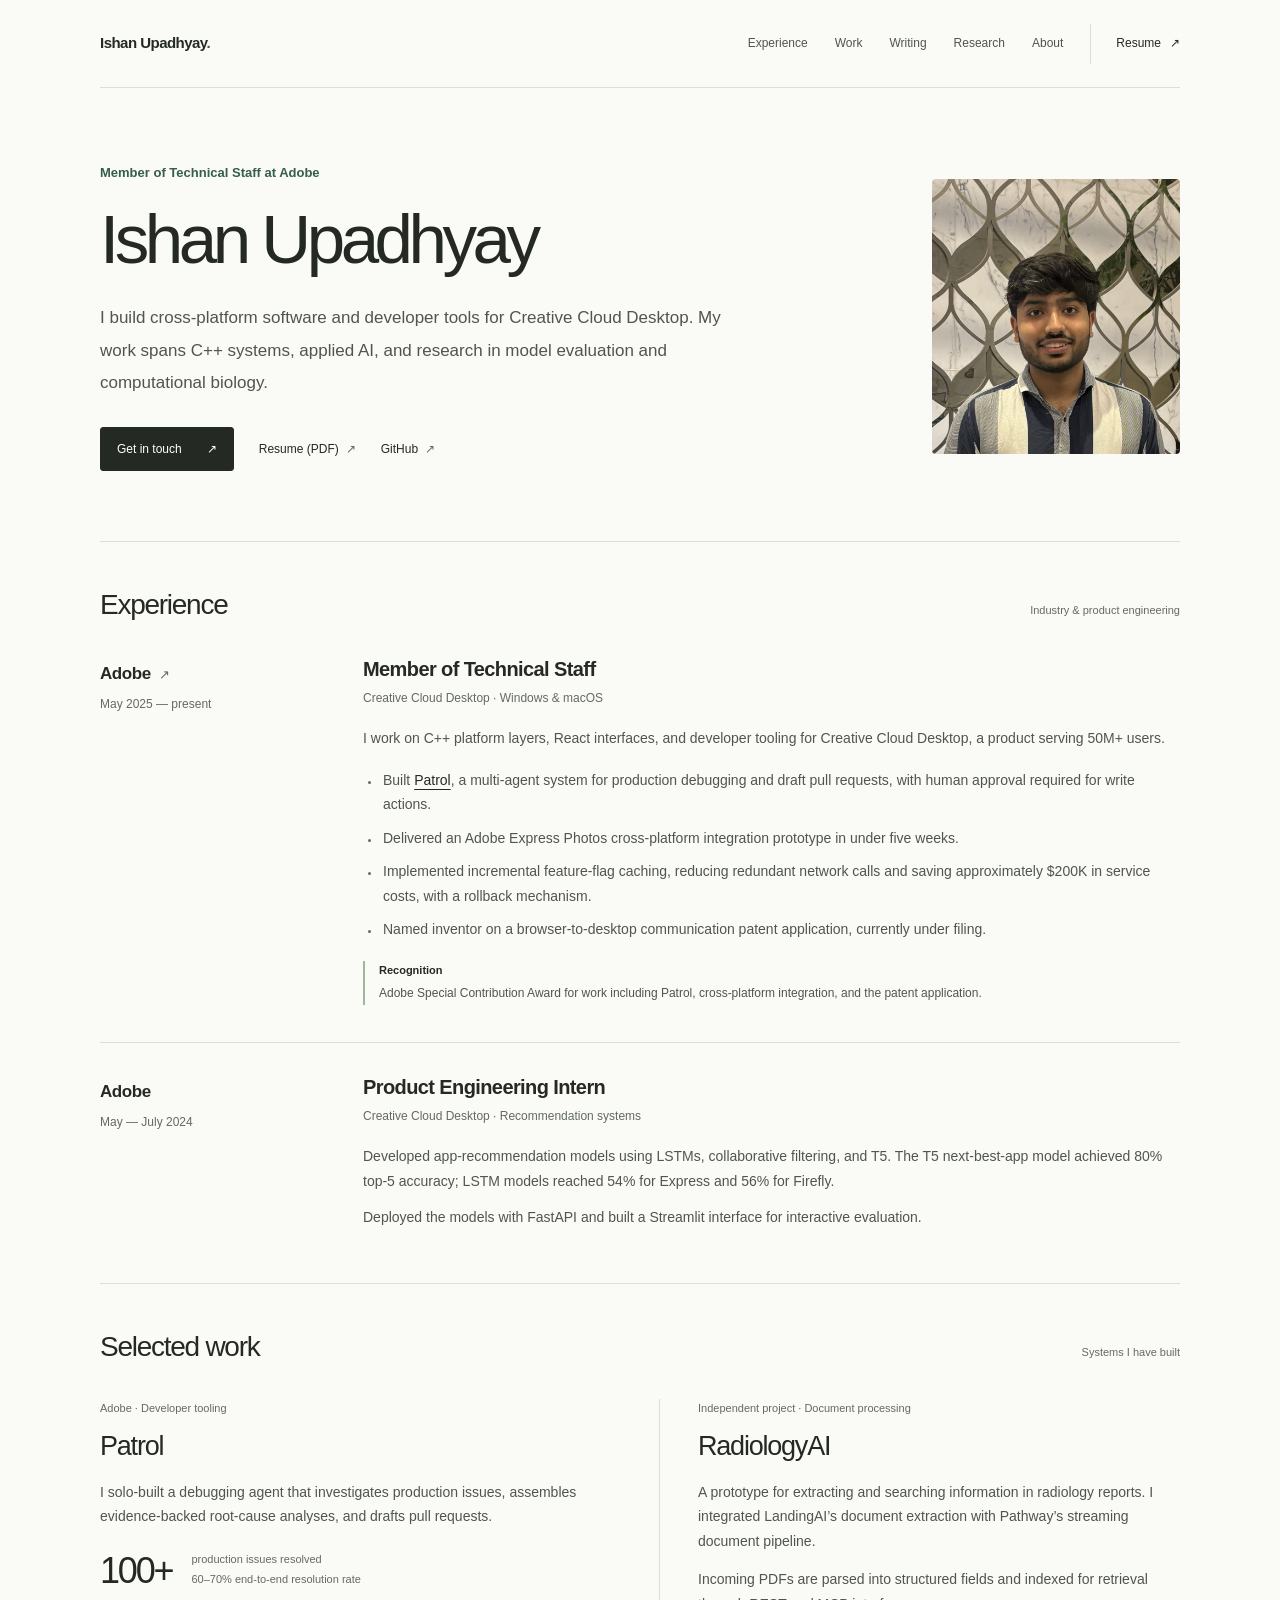
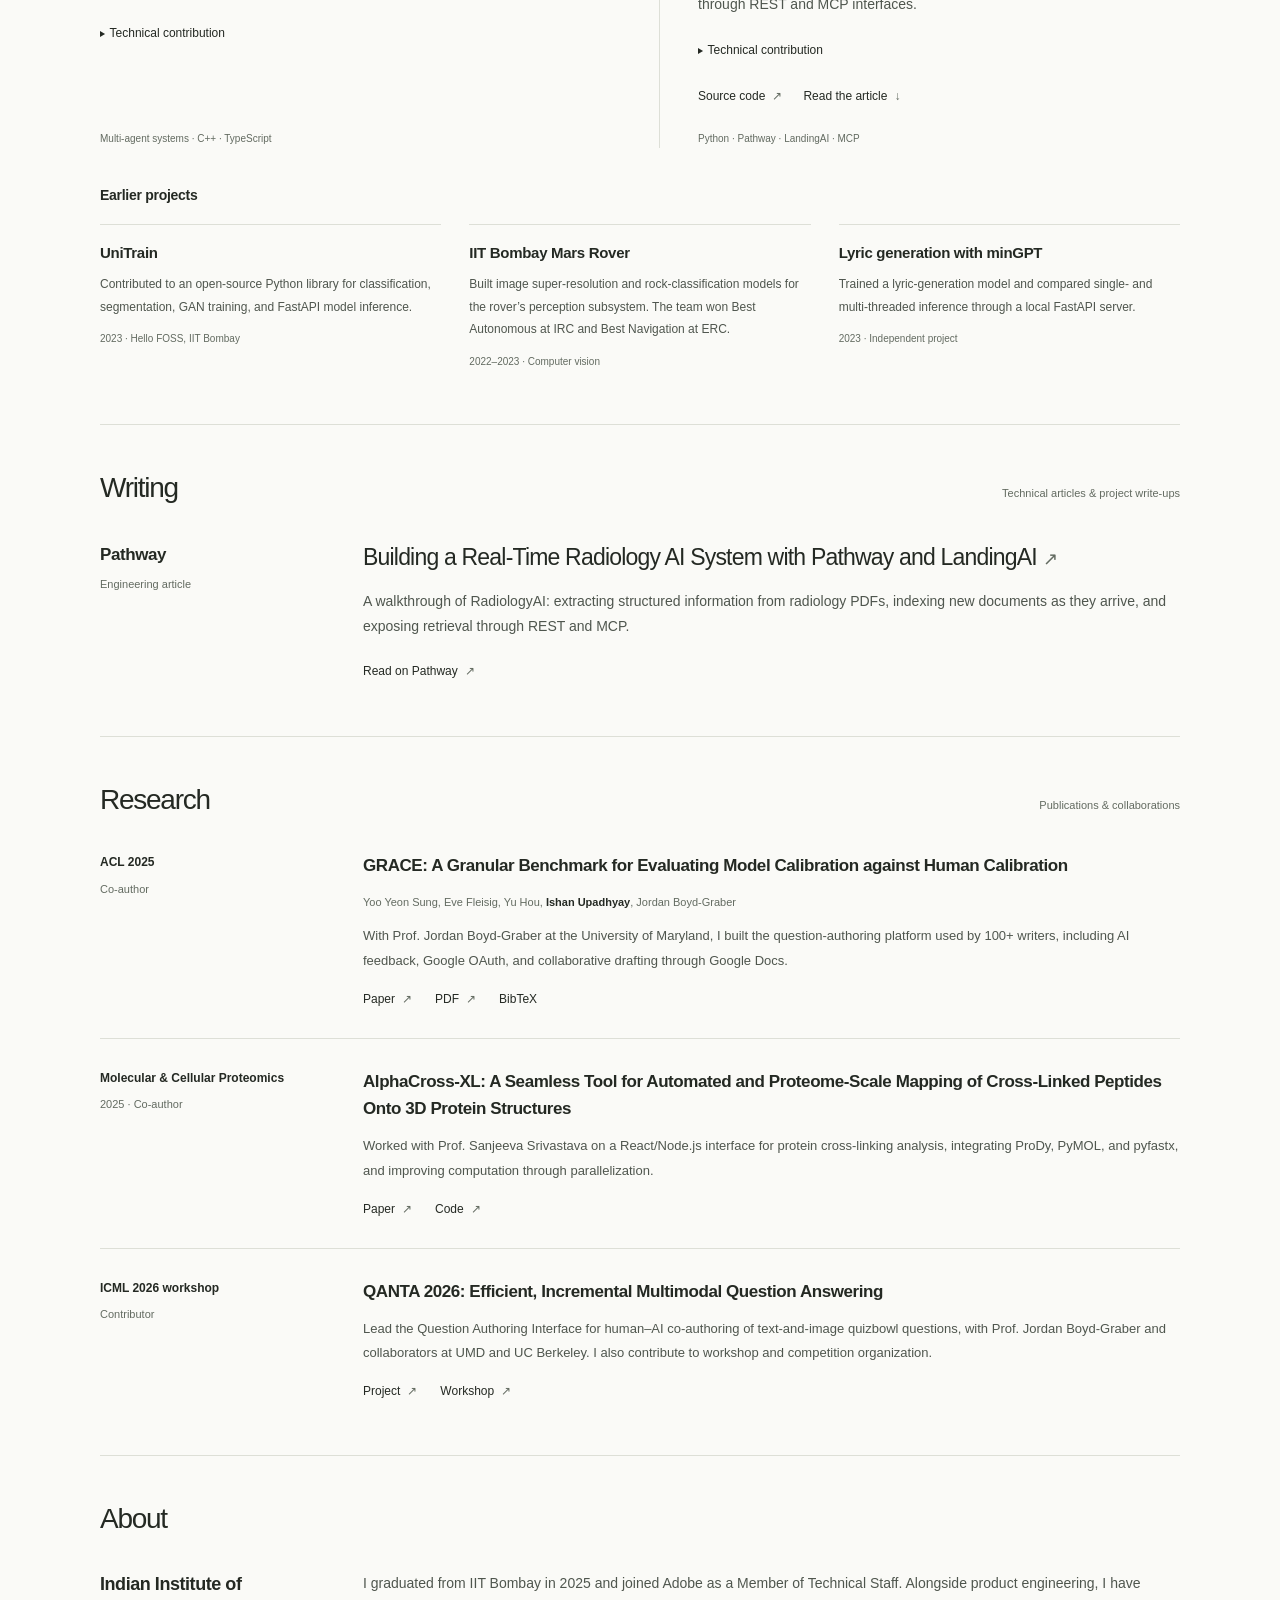
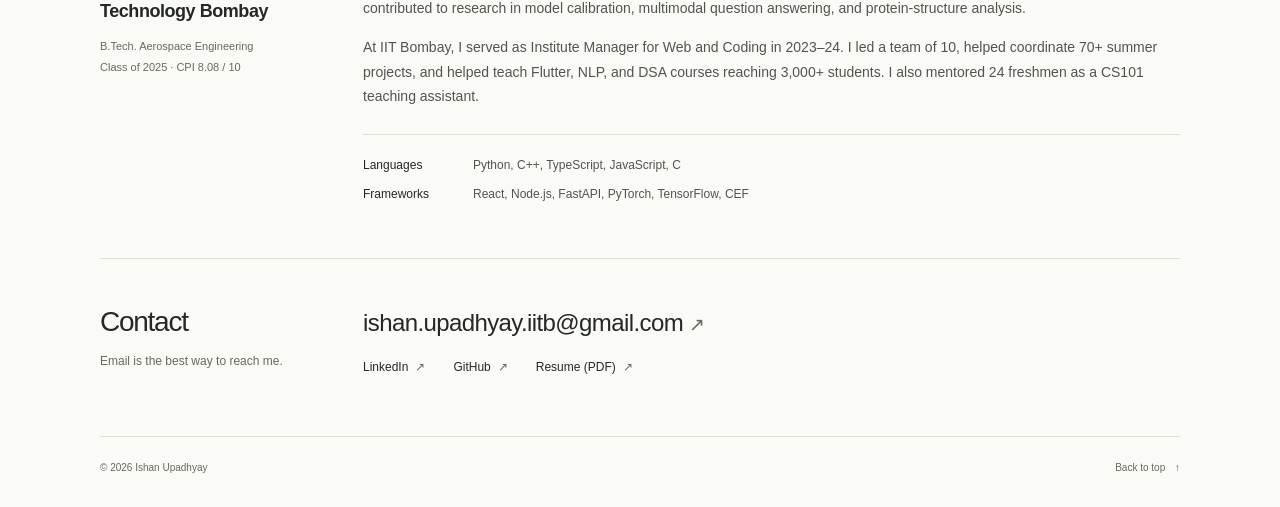
==== commit e79209a1: "Link the current public resume throughout the portfolio Co-authored-by: Copilot App <223556219+Copil" ====
--- a/index.html
+++ b/index.html
@@ -34,7 +34,7 @@
           <a href="#writing">Writing</a>
           <a href="#research">Research</a>
           <a href="#about">About</a>
-          <a class="nav-cv" href="./cv.html" target="_blank" rel="noopener noreferrer">CV <span aria-hidden="true">↗</span></a>
+          <a class="nav-cv" href="./assets/ishan-upadhyay-resume.pdf" target="_blank" rel="noopener noreferrer">Resume <span aria-hidden="true">↗</span></a>
         </nav>
       </div>
     </header>
@@ -47,7 +47,7 @@
           <p class="hero-description">I build cross-platform software and developer tools for Creative Cloud Desktop. My work spans C++ systems, applied AI, and research in model evaluation and computational biology.</p>
           <div class="hero-links">
             <a class="button" href="mailto:ishan.upadhyay.iitb@gmail.com">Get in touch <span aria-hidden="true">↗</span></a>
-            <a class="inline-link" href="./cv.html" target="_blank" rel="noopener noreferrer">View CV <span aria-hidden="true">↗</span></a>
+            <a class="inline-link" href="./assets/ishan-upadhyay-resume.pdf" target="_blank" rel="noopener noreferrer">Resume (PDF) <span aria-hidden="true">↗</span></a>
             <a class="inline-link" href="https://github.com/ishan121028" target="_blank" rel="noopener noreferrer">GitHub <span aria-hidden="true">↗</span></a>
           </div>
         </div>
@@ -186,7 +186,7 @@
 
       <section class="section contact-section" id="contact" aria-labelledby="contact-heading">
         <div><h2 id="contact-heading">Contact</h2><p>Email is the best way to reach me.</p></div>
-        <div class="contact-details"><a class="email-link" href="mailto:ishan.upadhyay.iitb@gmail.com">ishan.upadhyay.iitb@gmail.com <span aria-hidden="true">↗</span></a><div><a class="inline-link" href="https://www.linkedin.com/in/ishan-upadhyay" target="_blank" rel="noopener noreferrer">LinkedIn <span aria-hidden="true">↗</span></a><a class="inline-link" href="https://github.com/ishan121028" target="_blank" rel="noopener noreferrer">GitHub <span aria-hidden="true">↗</span></a><a class="inline-link" href="./cv.html" target="_blank" rel="noopener noreferrer">CV <span aria-hidden="true">↗</span></a></div></div>
+        <div class="contact-details"><a class="email-link" href="mailto:ishan.upadhyay.iitb@gmail.com">ishan.upadhyay.iitb@gmail.com <span aria-hidden="true">↗</span></a><div><a class="inline-link" href="https://www.linkedin.com/in/ishan-upadhyay" target="_blank" rel="noopener noreferrer">LinkedIn <span aria-hidden="true">↗</span></a><a class="inline-link" href="https://github.com/ishan121028" target="_blank" rel="noopener noreferrer">GitHub <span aria-hidden="true">↗</span></a><a class="inline-link" href="./assets/ishan-upadhyay-resume.pdf" target="_blank" rel="noopener noreferrer">Resume (PDF) <span aria-hidden="true">↗</span></a></div></div>
       </section>
     </main>
 
